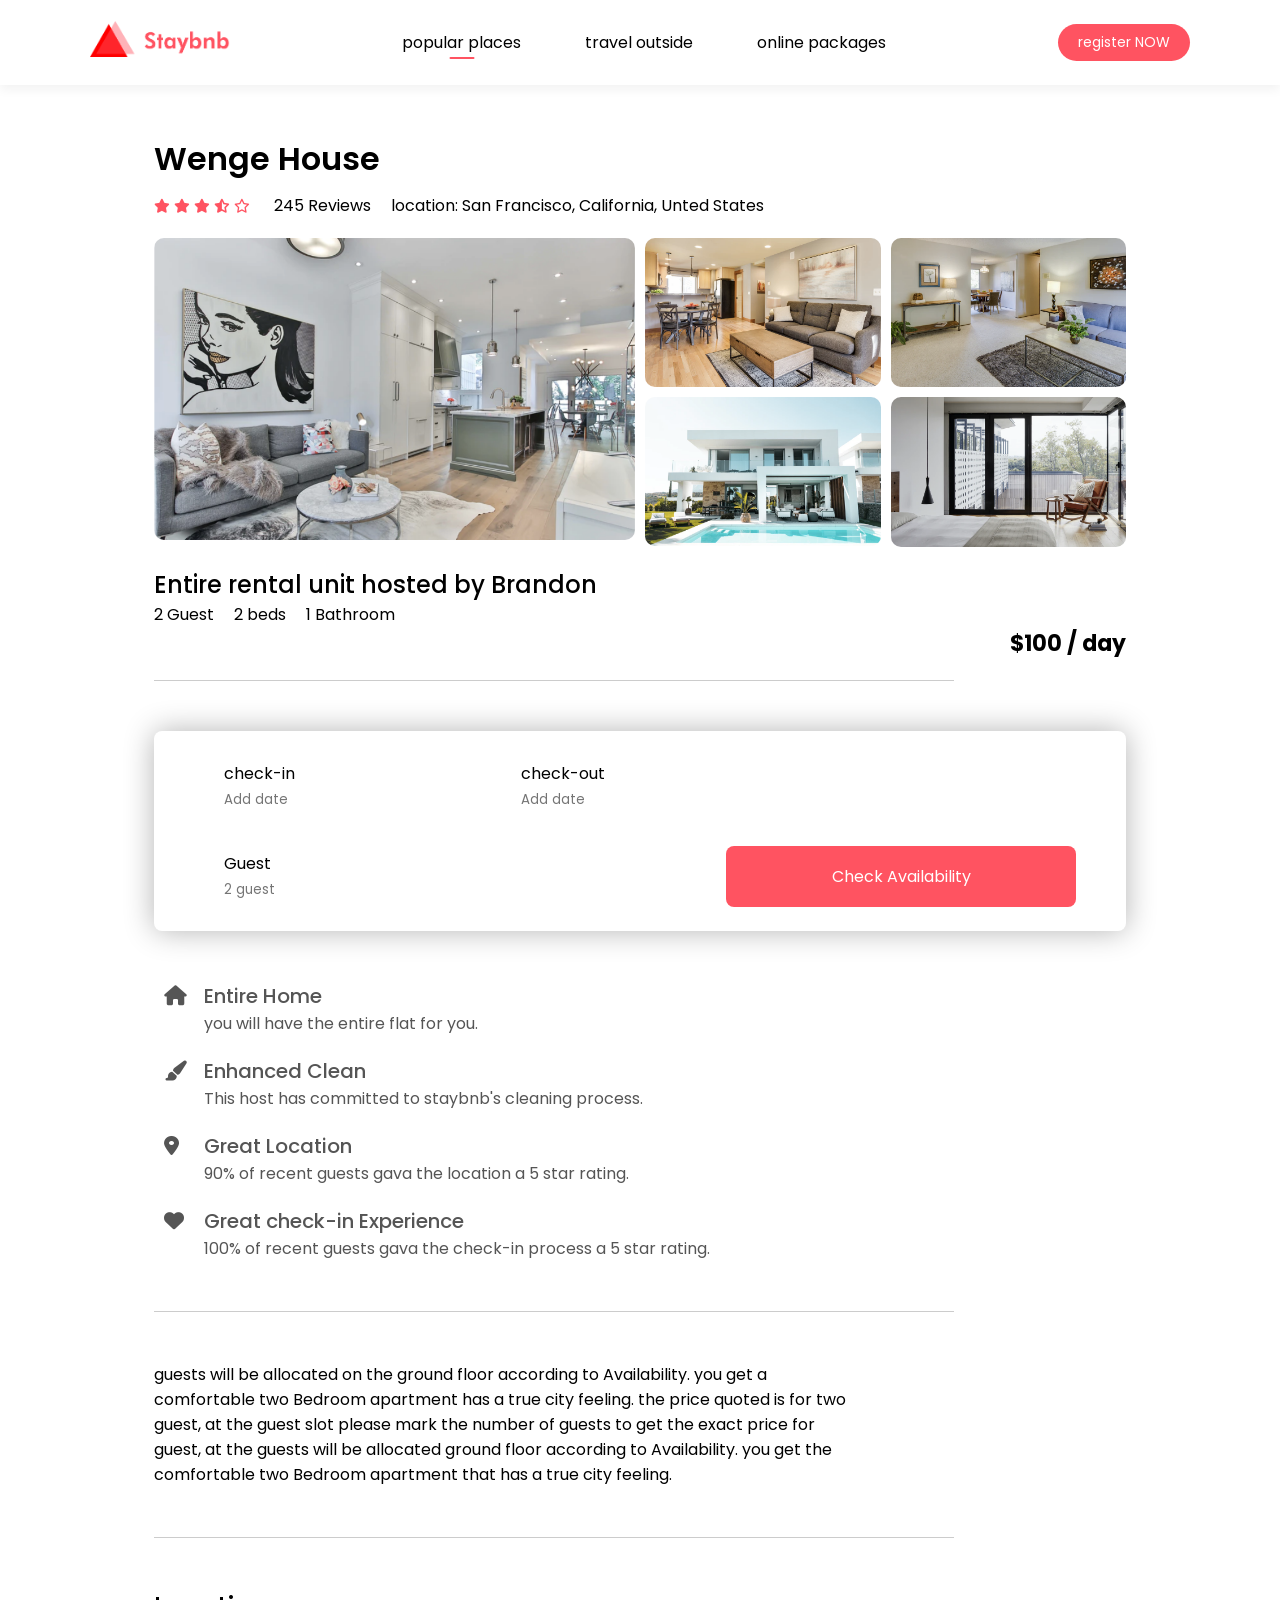
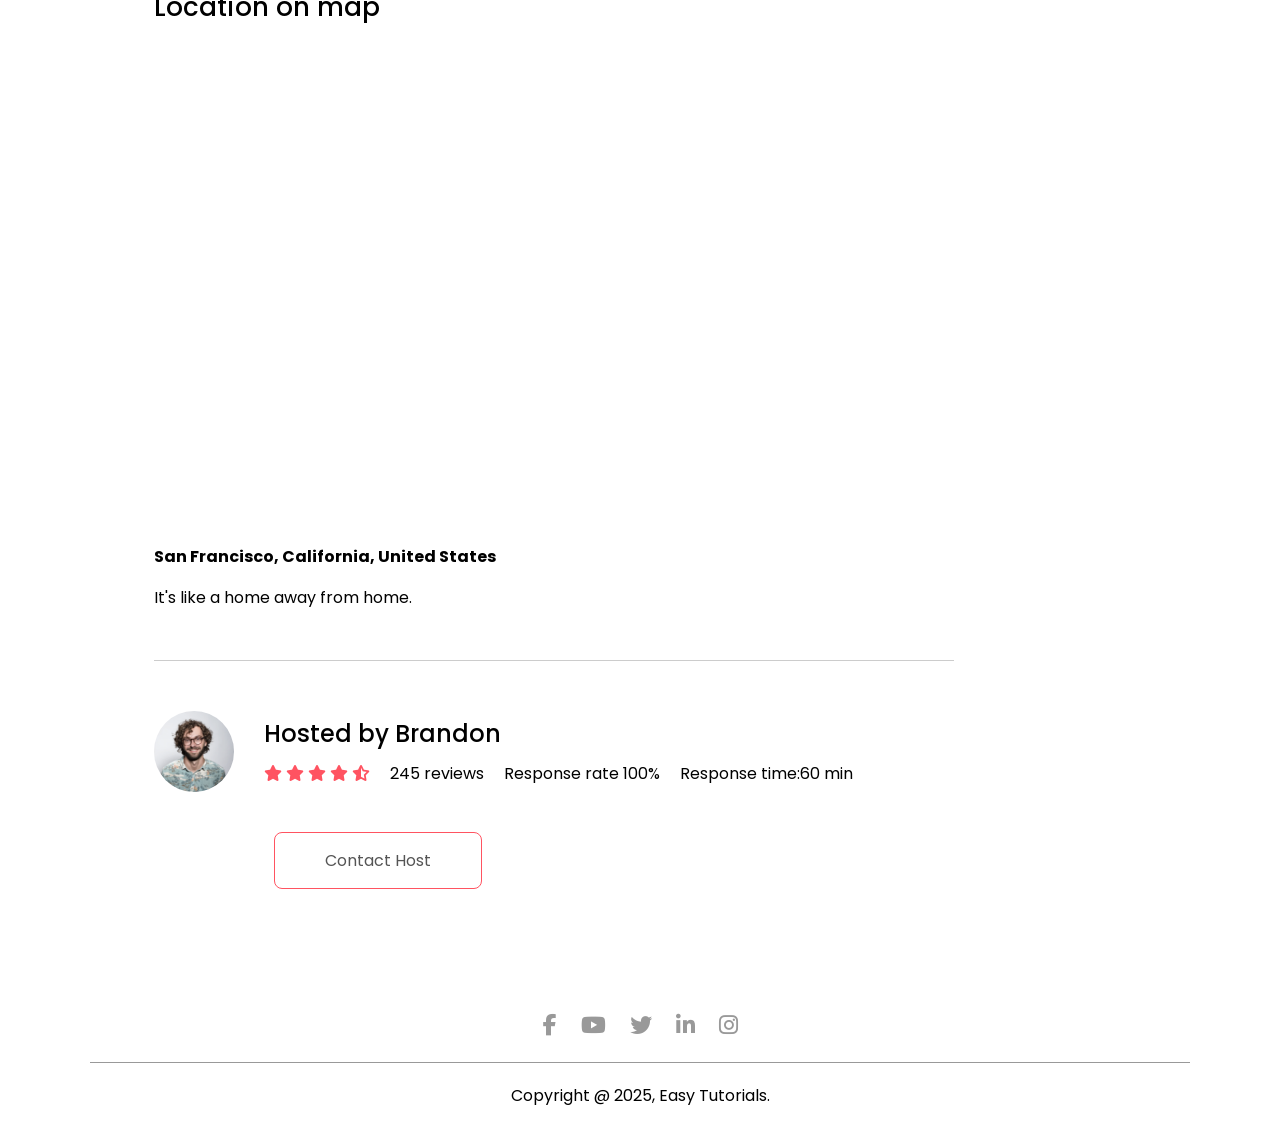
==== house.html @ c855d207 "Add files via upload" ====
<!DOCTYPE html>
<html lang="en">
  <head>
     <meta charset="UTF-8" />
     <meta name="viewport" content="width=device-width, initial-scale=1.0" />
     <link rel="stylesheet" href="style.css" />
     <title>House Details Page - EASY TUTORIALS</title>
    
     <link rel="stylesheet" href="https://cdnjs.cloudflare.com/ajax/libs/font-awesome/6.7.2/css/all.min.css" integrity="sha512-Evv84Mr4kqVGRNSgIGL/F/aIDqQb7xQ2vcrdIwxfjThSH8CSR7PBEakCr51Ck+w+/U6swU2Im1vVX0SVk9ABhg==" crossorigin="anonymous" referrerpolicy="no-referrer" />
     <link href="https://fonts.googleapis.com/css2?family=Poppins:wght@300;400;500;600&display=swap" rel="stylesheet">

    </head>

     <body>
        
        <nav id="navBar" class="navbar-white">
            <a href="/index.html">
                <img src="logo-red.png" class="logo">
            </a>
            
            <ul class="nav-links">
              <li><a href="#" class="active">popular places</a></li>
              <li><a href="# ">travel outside</a></li>
              <li><a href="listing.html">online packages</a></li>
            </ul>
            <a href="#" class="register-btn">register NOW</a>
            <i class="fas fa-bars" onclick="togglebtn()"></i>
          </nav>

        <div class="house-details">
            <div class="house-title">
              <h1>Wenge House</h1>
              <div class="row">
                <div>
                    <i class="fas fa-star"></i>
                    <i class="fas fa-star"></i>
                    <i class="fas fa-star"></i>
                    <i class="fas fa-star-half-alt"></i>
                    <i class="far fa-star"></i>
                    <span>245 Reviews</span>
                </div>
                <div>
                    <p>location: San Francisco, California, Unted States</p>
                </div>
              </div>
            </div>
            <div class="gallery">
                <div class="gallery-img-1"><img src="house-1.png"></div>
                <div><img src="house-2.png"></div>
                <div><img src="house-3.png"></div>
                <div><img src="house-4.png"></div>
                <div><img src="house-5.png"></div>
            </div>
            <div class="small-details">
                <h2>Entire rental unit hosted by Brandon</h2>
                <p>2 Guest &nbsp; &nbsp; 2 beds &nbsp; &nbsp; 1 Bathroom</p>
                <h4>$100 / day</h4>
            </div>
            <hr class="line">
            <form class="check-form">
                <div>
                    <label>check-in</label>
                    <input type="text" placeholder="Add date">
                </div>
                <div>
                    <label>check-out</label>
                    <input type="text" placeholder="Add date">
                </div>
                <div class="guest-field">
                    <label>Guest</label>
                    <input type="text" placeholder="2 guest">
                </div>
                <button type="submit">Check Availability</button>
            </form>

            <ul class="Details-list">
                <li><i class="fas fa-home"></i>Entire Home
                    <span>you will have the entire flat for you.</span>
                </li>
                <li><i class="fas fa-paint-brush"></i>Enhanced Clean
                    <span>This host has committed to staybnb's cleaning process.</span>
                </li>
                <li><i class="fas fa-map-marker-alt"></i>Great Location
                    <span>90% of recent guests gava the location a 5 star rating.</span>
                </li>
                <li><i class="fas fa-heart"></i>Great check-in Experience
                    <span>100% of recent guests gava the check-in process a 5 star rating.</span>
                </li>
            </ul>

            <hr class="line">

            <p class="home-desc">guests will be allocated on the ground floor according to Availability. you get a comfortable two Bedroom apartment has a true city feeling. the price quoted is for two guest, at the guest slot please mark the number of guests to get the exact price for guest, at the guests will be allocated ground floor according to Availability. you get the comfortable two Bedroom apartment that has a true city feeling.</p>
            <hr class="line">

            <div class="map">
                <h3>Location on map</h3>
                <iframe src="https://www.google.com/maps/embed?pb=!1m18!1m12!1m3!1d49573.678813007464!2d-122.40722837718411!3d37.750288018736484!2m3!1f0!2f0!3f0!3m2!1i1024!2i768!4f13.1!3m3!1m2!1s0x80859a6d00690021%3A0x4a501367f076adff!2z2LPYp9mGINmB2LHYp9mG2LPZitiz2YPZiNiMINmD2KfZhNmK2YHZiNix2YbZitin2Iwg2KfZhNmI2YTYp9mK2KfYqiDYp9mE2YXYqtit2K_YqQ!5e1!3m2!1sar!2seg!4v1740742491198!5m2!1sar!2seg" width="600" height="450" style="border:0;" allowfullscreen="" loading="lazy" referrerpolicy="no-referrer-when-downgrade"></iframe>
                <b>San Francisco, California, United States</b>
                <p>It's like a home away from home.</p>
            </div>

            <hr class="line">
            <div class="host">
                <img src="host.png">
                <div>
                    <h2>Hosted by Brandon</h2>
                    <p><span>
                        <i class="fas fa-star"></i>
                        <i class="fas fa-star"></i>
                        <i class="fas fa-star"></i>
                        <i class="fas fa-star"></i>
                        <i class="fas fa-star-half-alt"></i>
                    </span>&nbsp; &nbsp; 245 reviews &nbsp; &nbsp; Response rate 100% &nbsp; &nbsp; Response time:60 min</time></p>
                </div>
            </div>
            <a href="#" class="contact-host">Contact Host</a>
        </div>

        <div class="container">
            <div class="footer">
                <a href="https://facebook.com"><i class="fab fa-facebook-f"></i></a>
                <a href="https://youtube.com/"><i class="fab fa-youtube"></i></a>
                <a href="https://twitter.com/"><i class="fab fa-twitter"></i></a>
                <a href="https://linkedin.com/"><i class="fab fa-linkedin-in"></i></a>
                <a href="https://instagram.com/"><i class="fab fa-instagram"></i></a>
                <hr>
                <p>Copyright @ 2025, Easy Tutorials.</p>
                </div>
          </div>
        </div>
        <script>
            var navBar=document.getElementById('navBar');
          
          function togglebtn(){
            navBar.classList.toggle('hidemenu')}
          </script>
    </body> 

</html>
---- style.css ----
*{margin: 0;
    padding: 0;
    box-sizing: border-box;
    font-family: "poppins", sans-serif;}
  .header{
    width:  100%;
    min-height: 100vh;
    background: linear-gradient(rgba(0, 0, 0, 0.3), rgba(0, 0, 0, 0.3)),url(banner.png);
  background-size: cover;
background-position: center;}

nav{
  display: flex;
  align-items: center;
  justify-content: space-between;
  padding: 20px 7%;}

  .logo{
    width: 140px;
    cursor: pointer;}

.nav-links li{ 
  list-style: none;
  display: inline-block;
  margin: 10px 30px;}

  .nav-links li a{ 
text-decoration: none;
color: #fff;}

.register-btn{
  background: #fff;
  color: #000;
padding: 8px 20px;
border-radius: 20px;
text-decoration: none;
font-size: 14px;}

.container{ 
  padding: 0 7%;}

.header h1{
  font-size: 4vw;
  font-weight: 500;
  color: #fff;
  text-align: center;
  padding-top: 22%;}

.search-bar{
  background: #fff;
  width: 70%;
  margin: 30px auto;
  padding: 6px 10px 6px 30px;
  border-radius: 50px;}

.search-bar form{
  display: flex;
  align-items: center;
  flex-wrap: wrap;}

.search-bar form input{
  display: block;
  border: 0;
  outline: none;
  background: transparent;}


.search-bar form button{
  background: #ff5361;
  width: 55px;
  height: 55px;
  border-radius: 50%;
  border: 0;
  outline: none;
  cursor: pointer;}

.search-bar form button img{
  width: 10px;
  margin-top: 7px;}

.location-input{
  flex: 1;}

.search-bar form label{ 
  font-weight:600;}

  /*-----------Exclusives----------*/
.sub-title{
 margin: 50px 0 20px;
 font-size: 2.2vw;
 font-weight: 500;
 color: #333;}

.Exclusives{
  display: grid;
  grid-template-columns: repeat(auto-fit,minmax(200px,1fr));
  grid-gap: 30px;}
  
.Exclusives div img{
width: 100%;
border-radius: 10px;}

.Exclusives div{
  position: relative;}

.Exclusives div span{
  position: absolute;
  top: 50%;
  left: 50%;
  transform: translate(-50%,-50%);
  text-align: center;
  color: #fff;}

/*------------------ Trending places------------------*/
.trending{
  display: grid;
  grid-template-columns: repeat(auto-fit,minmax(200px,1fr));
  grid-gap: 30px;
  margin-bottom: 30px;}

.trending div img{
  width: 100%;
  border-radius: 10px;}

.trending h3{
  font-weight: 600;
  margin-top: 10px;}

/*----------call to action--------*/
.cta{
  margin: 80px 0;
  background-image:linear-gradient(to right, #3f2321, transparent),url(banner-2.png);
  background-size: cover;
  background-position: center;
  border-radius: 10px;
  padding: 5%;
  color: #fff;}

.cta h3{
  font-size: 4vw;
  line-height: 5.3vw;
  font-weight: 500;}

.cta p{
  font-size: 18px;
  margin: 10px 0;}

.cta-btn{
  background: #ff5361;
  color: #fff;
  text-decoration: none;
  padding: 12px 30px;
  border-radius: 8px;
  margin-top: 20px;
  display: inline-block;}

  /*---------Travellers Stories------*/
.Stories{
  display: grid;
  grid-template-columns: repeat(auto-fit,minmax(200px,1fr));
  grid-gap: 30px;
  margin-bottom: 30px;}

.Stories div img{
  width: 100%;
  border-radius: 10px;}

.Stories div{
  position: relative;
  text-align: center;}

.Stories p{
  width: 80%;
  position: absolute;
  top: 50%;
  left: 50%;
  transform: translate(-50%,-50%);
  color: #fff;
  font-size: 20px;}

.start-btn{
  text-decoration: none;
  background: #ff5361;
  color: #fff;
  width: 80%;
  max-width: 350px;
  display: block;
  text-align: center;
  margin: 60px auto;
  padding: 15px;
  border-radius: 30px;
  font-size: 20px;}

/*--------------about-msg------------*/

.about-msg{
  text-align: center;
  margin: 80px 0;
  color: #333;
  font-size: 17px;}

.about-msg h2{
  font-size: 28px;
  margin-bottom: 30px;
  font-weight: 500;}

/*------------footer----------*/

.footer{
  margin: 80px 0 10px;
  text-align: center;}

.footer a{
  text-decoration: none;
  color: #999;
  font-size: 22px;
  margin: 0 10px;}

.footer hr{
  background: #999;
  height: 1px;
  width: 100%;
  border: 0;
  margin: 20px 0;}

.footer p{padding-bottom: 15px;}

.active{position: relative;}

.active::after{
  content: '';
  background: #fff;
  width: 25px;
  height: 2px;
  position: absolute;
  left: 50%;
  transform: translateX(-50%);
  bottom: -5px;
  border-radius: 2px;}

  nav .fa-bars{
    display: none;}

/*-----------for small screen devices-------*/

@media only screen and (max-width:700px) {

  .logo{
    position: fixed;
    top: 4%;
    left: 7%;}

  nav{
    position: fixed;
    top: 0;
    z-index: 100;
    display: inline-block;
    width: 100%;
    padding: 100px 7% 0;
    background: #000;
    text-align: right;
    max-height: 100px;
    overflow: hidden;
    transition:max-hight 5s;}

  nav .nav-links li{
    margin: 10px 0;
    display: block;}

  .register-btn{
    margin: 15px 0 30px;
    display: inline-block;}

  nav .fa-bars{
    display: block;
    position: fixed;
    top: 4%;
    right: 7%;
    color: #fff;
    font-size: 28px;}

  .active::after{
    left: -40px;
    transform: translate(0 50%);
    bottom: 50%;}
        
  .hidemenu{
    max-height: 300px;}

  .header h1{
    padding-top: 200px;
    font-size: 7vw;}

  .search-bar{
    width: 90%;
    margin: 30px auto;
    padding: 20px 10px 30px;
    border-radius: 5px;
    position: relative;}

  .search-bar form{
    display: block;}

  .search-bar form input{
    border-bottom: 1px solid #ddd;
    width: 100%;
    margin-bottom: 20px;
    margin-top: 10px;
    padding-bottom: 10px;}

  .search-bar form button{
    position: absolute;
    bottom: 0;
    left: 50%;
    transform: translate(-50%, 50%);}

  .sub-title{
    font-size: 6vw;}

  .cta{
    padding: 15% 5%;}

  .cta h3{
    font-size: 7vw;
    line-height: 8vw;}

  .cta p{
    font-size: 14px;}

  .cta-btn{
    padding: 6px 15px;
    border-radius: 4px;
    margin-top: 10px;
    font-size: 14px;}

  .Stories p{
    font-size: 22px;}

  .about-msg{
    font-size: 15px;}
}
/*--------------listing page-----------*/

.navbar-white{
  background: #fff;
  box-shadow: 0 5px 10px rgba(0, 0, 0, 0.05);}

.navbar-white .nav-links li a{
  color: #000;}

.navbar-white .register-btn{
  background: #ff5361;
  color: #fff;}

nav.navbar-white .fa-bars{
  color: #000;}

.navbar-white .active::after{
  background: #ff5361;}

.list-container{
  margin-top: 50px;
  display: flex;
  flex-wrap: wrap;
  justify-content: space-between;}

  .left-col{
  flex-basis: 70%;}

.right-col{
    flex-basis: 25%;}

.left-col h1{
  color: #333;
  font-weight: 600;
  margin-bottom: 30px;}

.house{
  display: flex;
  justify-content: space-between;
  flex-wrap: wrap;
  padding: 30px 0;
  border-top: 1px solid #ccc;}

.house-img{
  flex-basis: 40%;}

.house-info{
  flex-basis: 58%;
  color: #555;}

.house-img img{
  width: 100%;
  border-radius: 12px;}

.house-info h3{
  font-weight: 600;
  color: #333;
  font-size: 22px;
  margin: 4px 0;}

.house-info i{
  color: #ff5361;
  font-size: 18px;
  margin: 10px 1px;}

.house-price{
  text-align: right;}

.house-price h4{
  font-size: 20px;}

.house-price h4 span{
  font-size: 16px;
  font-weight: 500;}

.sidebar{
  border: 1px solid #999;
  padding: 20px 30px;
  margin-top: 30px;}

.sidebar h2{
  font-weight: 500;}

.sidebar h3{
  font-weight: 500;
  margin: 20px 0 10px;}

.filter{
  display: flex;
  align-items: center;
  color: #555;
  margin-bottom: 10px;}

.filter p{
  flex: 1;}

.filter input{
  margin-right: 15px;
  cursor: pointer;}

.sidebar-link{
  text-align: right;
  margin: 20px 0;}

.sidebar-link a{
  text-decoration: none;}

.pagination{
  display: flex;
  align-items: center;
  justify-content: center;
  margin: 40px 0;}

.pagination img{
  width: 15px;
  margin: 10px 20px;}

.right-arrow{
  transform: rotate(180deg);}

.pagination span{
  margin: 10px 8px;
  width: 40px;
  height: 40px;
  line-height: 40px;
  text-align: center;
  border-radius: 50%;
  cursor: pointer;}
  
.pagination .current{
  background: #333;
  color: #fff;}

/*-----------small screen for listing page-----------*/

@media only screen and (max-width:700px){
  .list-container{
    margin-top: 150px;}
   .left-col, .right-col, .house-img, .house-info{
    flex-basis: 100%;}
   .left-col h1{
    font-size: 22px;}
   .house-info h3{
    font-size: 18px;}
   .house-info i{
    font-size: 16px;}
   .pagination span{
    margin: 10px 2px;
    width: 30px;
    height: 30px;
    line-height: 30px;
    font-size: 12px;
   }
}

/*---------------house-details page----------*/

.house-details{
  padding: 0 12%;}

.house-title{
  margin-top: 50px;}

.house-title h1{
font-weight: 600;}

.house-title .row{
  display: flex;
  flex-wrap: wrap;
  align-items: center;
  margin: 10px 0;}

.house-title span{
  margin: 0 20px;}

.house-title i{
  color: #ff5361;
  font-size: 14px;}

.gallery{
  display: grid;
  grid-gap: 10px;
  grid-template-areas:'first first . .''first first . .';
  margin: 20px 0;}

.gallery div img{
  width: 100%;
  display: block;
  border-radius: 10px;}

.gallery-img-1{
  grid-area:first;}

.small-details h2{
  font-weight: 500;}

.small-details h4{
  text-align: right;
  font-size: 22px;}

.line{
  border: 0;
  height: 1px;
  background: #ccc;
  width: 100%;
  max-width: 800px;
  margin: 20px 0 50px;}

.check-form{
  margin: 30px 0;
  background: #fff;
  box-shadow: 0 0 30px rgba(0, 0, 0, 0.3);
  border-radius: 8px;
  display: flex;
  flex-wrap: wrap;
  align-items: center;
  padding: 10px 50px;}

.check-form label{
  display: block;}

.check-form div{
  padding: 20px;}

.check-form input{
  background: transparent;
  border: 0;
  outline: none;}

.check-form button{
  background: #ff5361;
  border: 0;
  outline: none;
  color: #fff;
  padding: 18px;
  width: 350px;
  border-radius: 8px;
  font-size: 16px;}

.guest-field{
  flex: 1;}

.Details-list{
  list-style: none;
  margin: 50px 0;}

.Details-list li{
  margin-left: 50px;
  font-size: 20px;
  font-weight: 500;
  margin-bottom: 20px;
  color: #555;
  position: relative;}

.Details-list li span{
  display: block;
  font-weight: 400;
  font-size: 16px;}

.Details-list li i{
  position: absolute;
  top: 5px;
  left: -40px;}

.home-desc{
  max-width: 700px;
  margin-bottom: 50px;}

.map{
  margin: 50px 0;}

.map iframe{
  width: 100%;
  margin-top: 30px;}

.map h3{
  font-size: 26px;
  font-weight: 500;
  margin-bottom: 30px;}

.map b{
  display: block;
  margin-bottom: 16px;}

.host{
  display: flex;
  align-items: center;}

.host img{
  width: 80px;
  border-radius: 50%;
  margin-right: 30px;}

.host h2{
  margin-bottom: 10px;
  font-weight: 500;}

.host i{
  color: #ff5361;}

.contact-host{
  display:inline-block;
  margin: 40px 0 40px 120px;
  text-decoration: none;
  color: #555;
  padding: 15px 50px;
  border: 1px solid #ff5361;
  border-radius: 8px;}

/*------------media query for house details page---------*/

@media only screen and (max-width:700px){
  .house-details{
    margin-top: 150px;}
  .row p{
   margin-top: 10px;}
  .gallery{
    grid-template-areas: 'first first' '. .' '. .';}
  .small-details h2{
    font-size: 20px;
    margin-top: 24px;}
  .small-details h4{
    text-align: left;
    margin: 10px 0;
    font-size: 18px;}
  .check-form{
    padding: 10px 30px;}
  .check-form div{
    padding: 20px 0;
    width: 100%;}
  .check-form input{
    border-bottom: 1px solid #ccc;
    width: 100%;
    padding-bottom: 5px;}
  .check-form button{
    font-size: 14px;
    margin-top: 10px;
    margin-bottom: 15px;
    border-radius: 4px;}
  .host{
    display: block;
    line-height: 28px;}
  .contact-host{
    margin: 40px 0;
  }
}
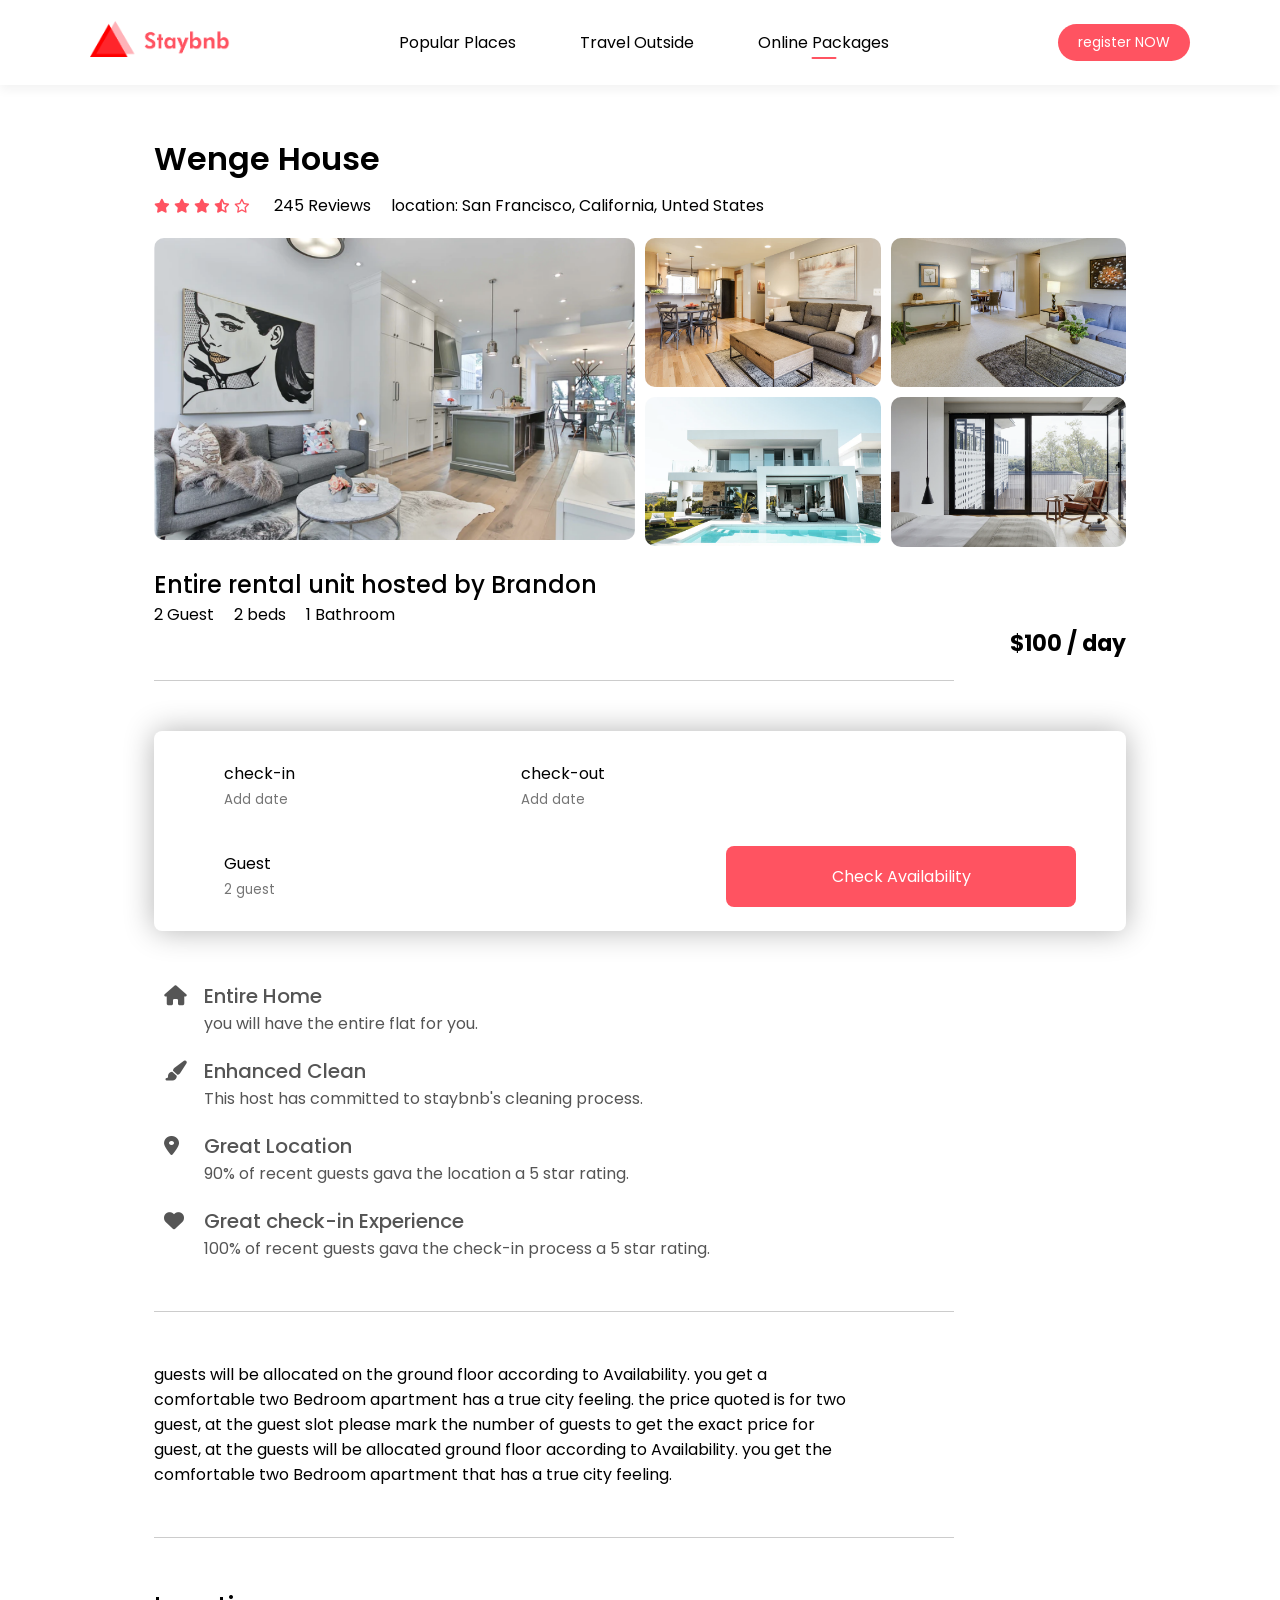
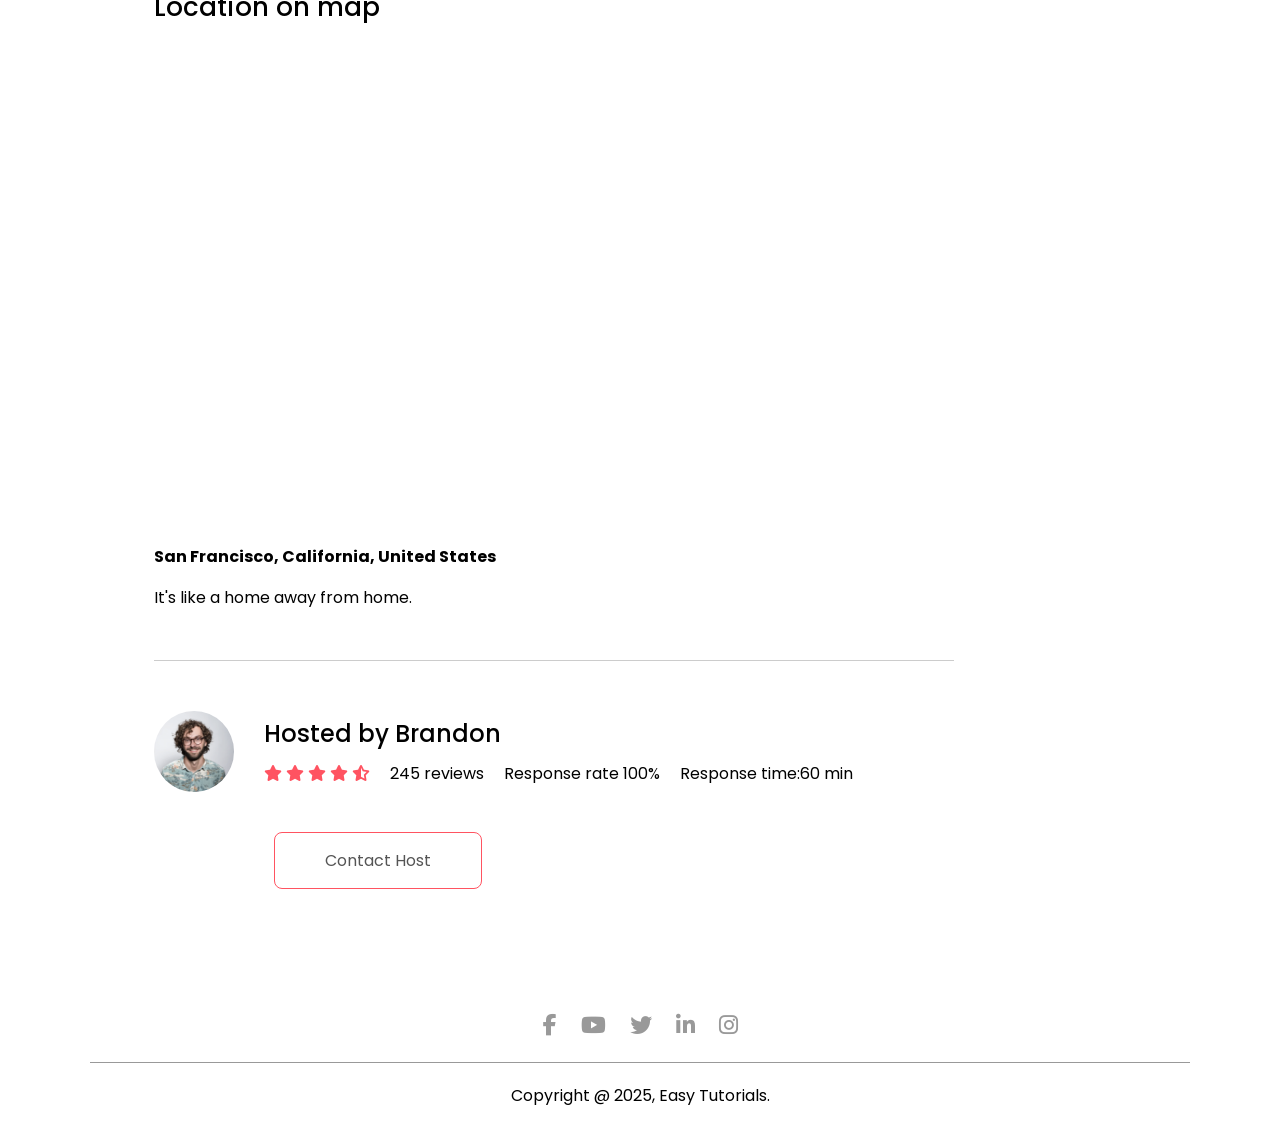
==== commit cb10912d: "navigation" ====
--- a/house.html
+++ b/house.html
@@ -15,13 +15,13 @@
         
         <nav id="navBar" class="navbar-white">
             <a href="/index.html">
-                <img src="logo-red.png" class="logo">
+                <img src="images/logo-red.png" class="logo">
             </a>
             
             <ul class="nav-links">
-              <li><a href="#" class="active">popular places</a></li>
-              <li><a href="# ">travel outside</a></li>
-              <li><a href="listing.html">online packages</a></li>
+                <li><a href="listing.html">Popular Places</a></li>
+                <li><a href="index.html">Travel Outside</a></li>
+                <li><a href="house.html" class="active">Online Packages</a></li>
             </ul>
             <a href="#" class="register-btn">register NOW</a>
             <i class="fas fa-bars" onclick="togglebtn()"></i>
@@ -45,11 +45,11 @@
               </div>
             </div>
             <div class="gallery">
-                <div class="gallery-img-1"><img src="house-1.png"></div>
-                <div><img src="house-2.png"></div>
-                <div><img src="house-3.png"></div>
-                <div><img src="house-4.png"></div>
-                <div><img src="house-5.png"></div>
+                <div class="gallery-img-1"><img src="images/house-1.png"></div>
+                <div><img src="images/house-2.png"></div>
+                <div><img src="images/house-3.png"></div>
+                <div><img src="images/house-4.png"></div>
+                <div><img src="images/house-5.png"></div>
             </div>
             <div class="small-details">
                 <h2>Entire rental unit hosted by Brandon</h2>
@@ -102,7 +102,7 @@
 
             <hr class="line">
             <div class="host">
-                <img src="host.png">
+                <img src="images/host.png">
                 <div>
                     <h2>Hosted by Brandon</h2>
                     <p><span>
